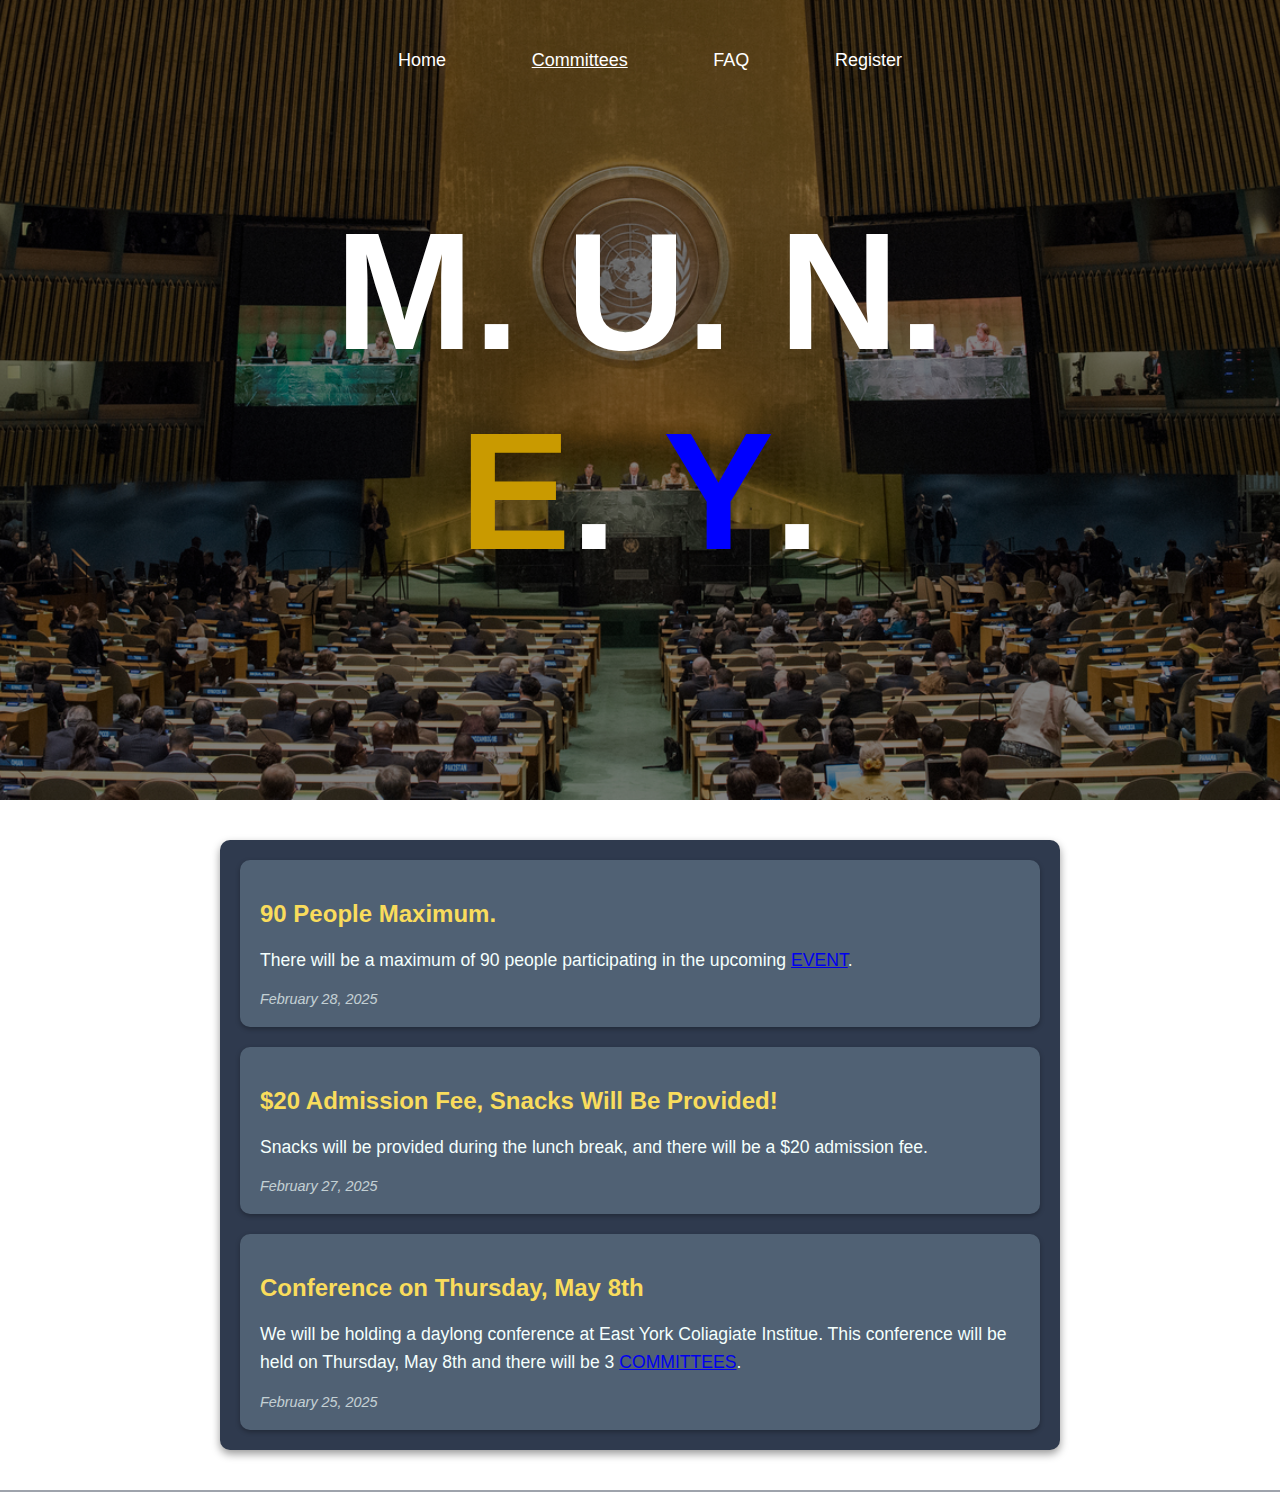
==== eyciSite/code/html/index.html @ ae28e542 "Update index.html" ====
<!DOCTYPE html>
<html>
    <head>
        <base href="https://mun-ey.github.io/">
        <link rel="stylesheet" href="eyciSite/code/css/styles.css" />
    </head>
    <body>
        <!-- Image container with relative positioning -->
        <div style="position: relative;">
            <!-- Logo image linking to the home page -->
            <a href="eyciSite/code/html/index.html" style="position: absolute; top: 20px; left: 60px; display: block; width: 90px; height: 90px; z-index: 10;">
                <img src="eyciSite/assets/MuneyLogoNoBg.png" alt="MUNey Logo" class="logo" style="width: 100%; height: 100%;">
            </a>
            
            

            <!-- Background image -->
            <div style="width: 100%; height: 800px; background: url('eyciSite/assets/bg.jpg') center/cover, rgba(0, 0, 0, 0.5); background-blend-mode: darken;"></div>

            <!-- Navbar -->
            <div class="navbar" style="position: absolute; top: 0; left: 0; width: 100%; background-color: rgba(0, 0, 0, 0); padding: 10px; text-align: center;">
                <a class="index" href="eyciSite/code/html/index.html" style="color: white; text-decoration: none;">Home</a>
                <a class="active" href="eyciSite/code/html/committees.html" style="color: white; text-decoration: none;"><u>Committees</u></a>
                <a class="news" href="eyciSite/code/html/FAQ.html" style="color: white; text-decoration: none;">FAQ</a>
                <a class="register" href="eyciSite/code/html/register.html" style="color: white; text-decoration: none;">Register</a>
            </div>

            <!-- Title positioned on top of the image -->
            <h1 class="title">
                <div class="mun-line">
                    <span data-word="Model">M</span>.
                    <span data-word="United">U</span>.
                    <span data-word="Nations">N</span>.
                </div>
                <div class="ey-line">
                    <span data-word="East" class="gold">E</span>.
                    <span data-word="York" class="blue">Y</span>.
                </div>
            </h1>


        </div>

        <div class="news-container">
            <div class="news-item">
                <h2>90 People Maximum.</h2>
                <p>There will be a maximum of 90 people participating in the upcoming <a href="eyciSite/code/html/register.html">EVENT</a>.</p>
                <span class="date">February 28, 2025</span>
            </div>
        
            <div class="news-item">
                <h2>$20 Admission Fee, Snacks Will Be Provided!</h2>
                <p>Snacks will be provided during the lunch break, and there will be a $20 admission fee.</p>
                <span class="date">February 27, 2025</span>
            </div>

            <div class="news-item">
                <h2>Conference on Thursday, May 8th</h2>
                <p>We will be holding a daylong conference at East York Coliagiate Institue. This conference will be held on Thursday, May 8th and there will be 3 <a href="eyciSite/code/html/committees.html">COMMITTEES</a>.</p>
                <span class="date">February 25, 2025</span>
            </div>
        </div>

        <!-- Horizontal line after the news section -->
        <hr style="border: 1px solid #2f3a4e77; margin: 20px 0;">

    </body>
</html>
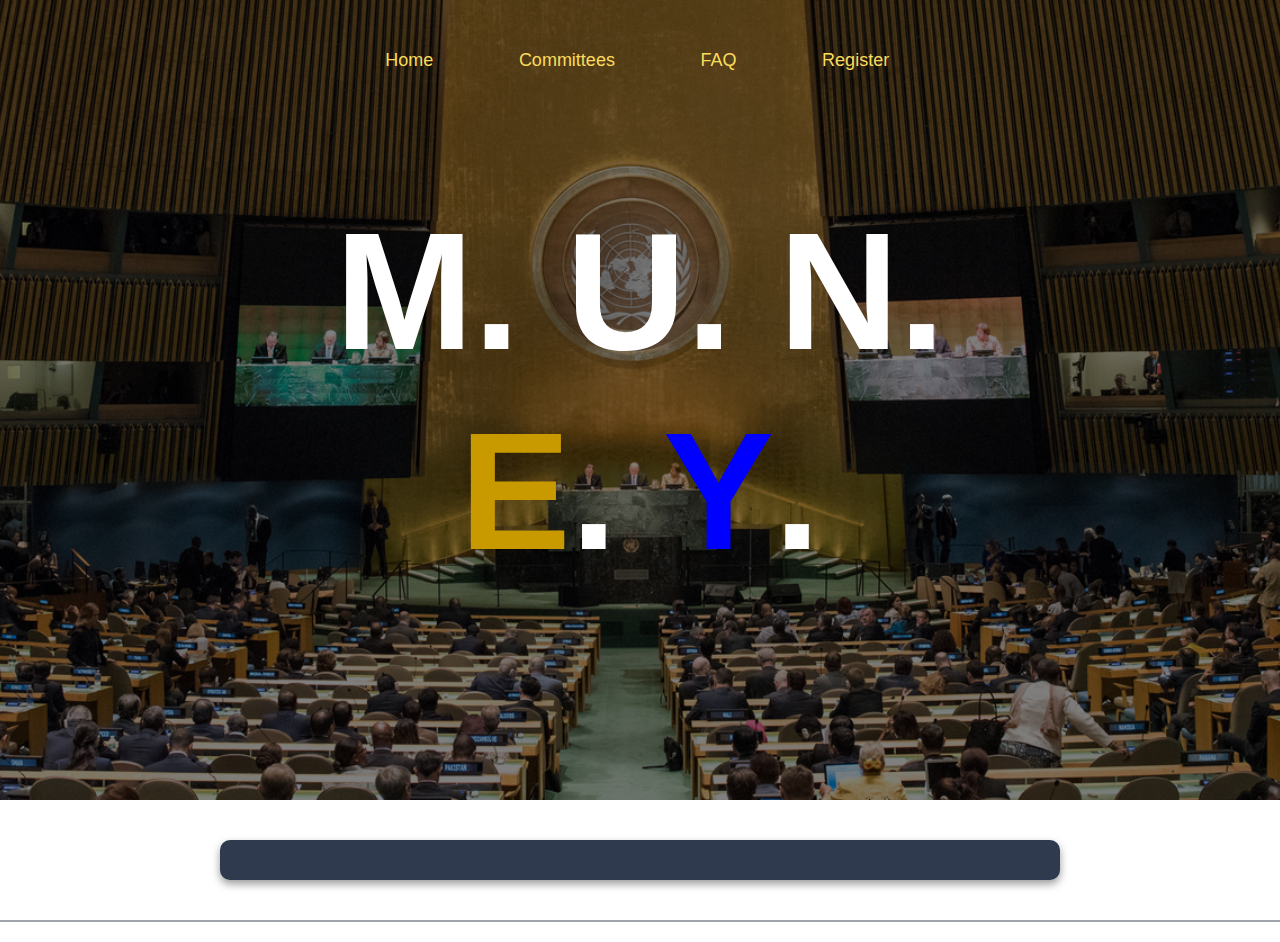
==== commit 55939a00: "Update index.html" ====
--- a/eyciSite/code/html/index.html
+++ b/eyciSite/code/html/index.html
@@ -1,68 +1,63 @@
 <!DOCTYPE html>
 <html>
-    <head>
-        <base href="https://mun-ey.github.io/">
-        <link rel="stylesheet" href="eyciSite/code/css/styles.css" />
-    </head>
-    <body>
-        <!-- Image container with relative positioning -->
-        <div style="position: relative;">
-            <!-- Logo image linking to the home page -->
-            <a href="eyciSite/code/html/index.html" style="position: absolute; top: 20px; left: 60px; display: block; width: 90px; height: 90px; z-index: 10;">
-                <img src="eyciSite/assets/MuneyLogoNoBg.png" alt="MUNey Logo" class="logo" style="width: 100%; height: 100%;">
-            </a>
+<head>
+    <base href="https://mun-ey.github.io/">
+    <link rel="stylesheet" href="eyciSite/code/css/styles.css" />
+</head>
+<body>
+    <!-- Image container with relative positioning -->
+    <div style="position: relative;">
+        <!-- Logo image linking to the home page -->
+        <a href="eyciSite/code/html/index.html" style="position: absolute; top: 20px; left: 60px; display: block; width: 90px; height: 90px; z-index: 10;">
+            <img src="eyciSite/assets/MuneyLogoNoBg.png" alt="MUNey Logo" class="logo" style="width: 100%; height: 100%;">
+        </a>
+        
+        <!-- Background image -->
+        <div style="width: 100%; height: 800px; background: url('eyciSite/assets/bg.jpg') center/cover, rgba(0, 0, 0, 0.5); background-blend-mode: darken;"></div>
+
+        <!-- Navbar -->
+        <div class="navbar" style="position: absolute; top: 0; left: 0; width: 100%; background-color: rgba(0, 0, 0, 0); padding: 10px; text-align: center;">
+            <a href="eyciSite/code/html/index.html" class="index">Home</a>
+            <a href="eyciSite/code/html/committees.html" class="active">Committees</a>
+            <a href="eyciSite/code/html/FAQ.html" class="news">FAQ</a>
+            <a href="eyciSite/code/html/register.html" class="register">Register</a>
             
-            
-
-            <!-- Background image -->
-            <div style="width: 100%; height: 800px; background: url('eyciSite/assets/bg.jpg') center/cover, rgba(0, 0, 0, 0.5); background-blend-mode: darken;"></div>
-
-            <!-- Navbar -->
-            <div class="navbar" style="position: absolute; top: 0; left: 0; width: 100%; background-color: rgba(0, 0, 0, 0); padding: 10px; text-align: center;">
-                <a class="index" href="eyciSite/code/html/index.html" style="color: white; text-decoration: none;">Home</a>
-                <a class="active" href="eyciSite/code/html/committees.html" style="color: white; text-decoration: none;"><u>Committees</u></a>
-                <a class="news" href="eyciSite/code/html/FAQ.html" style="color: white; text-decoration: none;">FAQ</a>
-                <a class="register" href="eyciSite/code/html/register.html" style="color: white; text-decoration: none;">Register</a>
-            </div>
-
-            <!-- Title positioned on top of the image -->
-            <h1 class="title">
-                <div class="mun-line">
-                    <span data-word="Model">M</span>.
-                    <span data-word="United">U</span>.
-                    <span data-word="Nations">N</span>.
-                </div>
-                <div class="ey-line">
-                    <span data-word="East" class="gold">E</span>.
-                    <span data-word="York" class="blue">Y</span>.
-                </div>
-            </h1>
-
-
-        </div>
-
-        <div class="news-container">
-            <div class="news-item">
-                <h2>90 People Maximum.</h2>
-                <p>There will be a maximum of 90 people participating in the upcoming <a href="eyciSite/code/html/register.html">EVENT</a>.</p>
-                <span class="date">February 28, 2025</span>
-            </div>
-        
-            <div class="news-item">
-                <h2>$20 Admission Fee, Snacks Will Be Provided!</h2>
-                <p>Snacks will be provided during the lunch break, and there will be a $20 admission fee.</p>
-                <span class="date">February 27, 2025</span>
-            </div>
-
-            <div class="news-item">
-                <h2>Conference on Thursday, May 8th</h2>
-                <p>We will be holding a daylong conference at East York Coliagiate Institue. This conference will be held on Thursday, May 8th and there will be 3 <a href="eyciSite/code/html/committees.html">COMMITTEES</a>.</p>
-                <span class="date">February 25, 2025</span>
+            <!-- Hamburger icon for mobile -->
+            <div class="hamburger" onclick="toggleNavbar()">
+                <span class="bar"></span>
+                <span class="bar"></span>
+                <span class="bar"></span>
             </div>
         </div>
 
-        <!-- Horizontal line after the news section -->
-        <hr style="border: 1px solid #2f3a4e77; margin: 20px 0;">
+        <!-- Title positioned on top of the image -->
+        <h1 class="title">
+            <div class="mun-line">
+                <span data-word="Model">M</span>.
+                <span data-word="United">U</span>.
+                <span data-word="Nations">N</span>.
+            </div>
+            <div class="ey-line">
+                <span data-word="East" class="gold">E</span>.
+                <span data-word="York" class="blue">Y</span>.
+            </div>
+        </h1>
+    </div>
 
-    </body>
+    <!-- News Section -->
+    <div class="news-container">
+        <!-- Your news items here -->
+    </div>
+
+    <!-- Horizontal line after the news section -->
+    <hr style="border: 1px solid #2f3a4e77; margin: 20px 0;">
+
+    <script>
+        // JavaScript function to toggle the navbar
+        function toggleNavbar() {
+            const navbar = document.querySelector('.navbar');
+            navbar.classList.toggle('active');
+        }
+    </script>
+</body>
 </html>
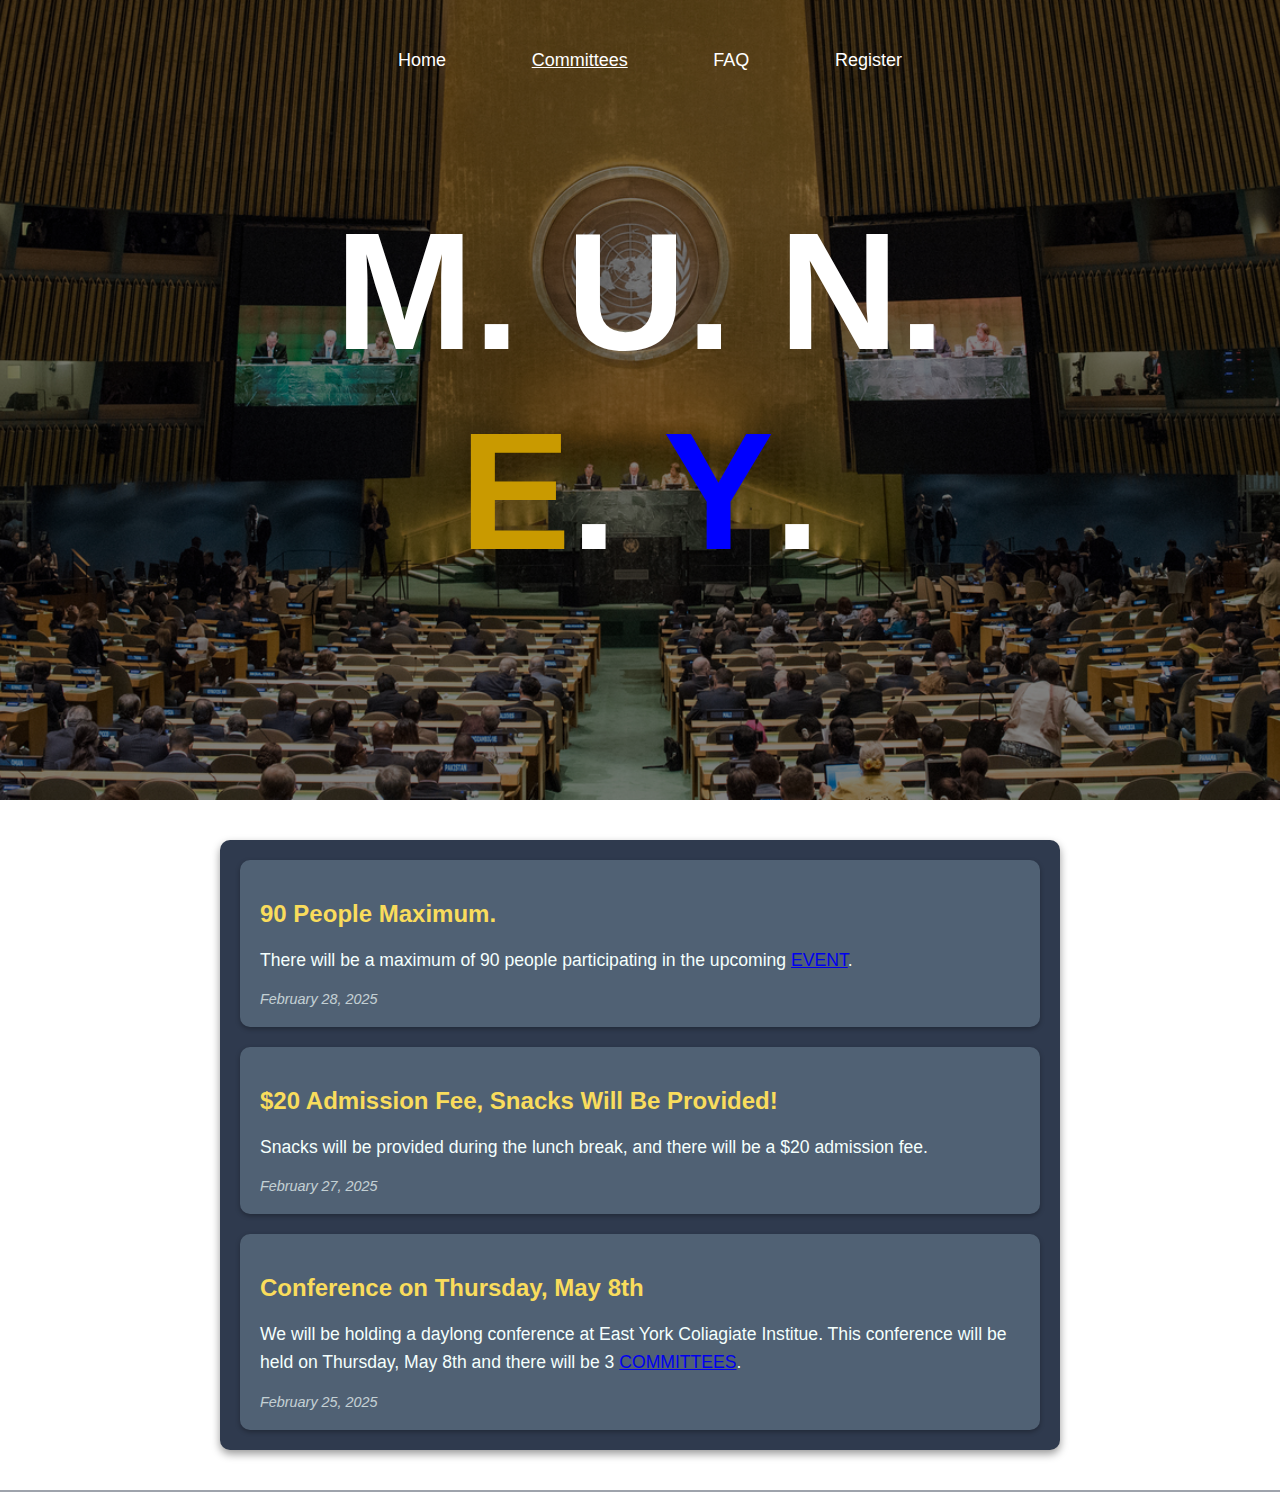
==== commit ed50c648: "Update index.html" ====
--- a/eyciSite/code/html/index.html
+++ b/eyciSite/code/html/index.html
@@ -1,63 +1,68 @@
 <!DOCTYPE html>
 <html>
-<head>
-    <base href="https://mun-ey.github.io/">
-    <link rel="stylesheet" href="eyciSite/code/css/styles.css" />
-</head>
-<body>
-    <!-- Image container with relative positioning -->
-    <div style="position: relative;">
-        <!-- Logo image linking to the home page -->
-        <a href="eyciSite/code/html/index.html" style="position: absolute; top: 20px; left: 60px; display: block; width: 90px; height: 90px; z-index: 10;">
-            <img src="eyciSite/assets/MuneyLogoNoBg.png" alt="MUNey Logo" class="logo" style="width: 100%; height: 100%;">
-        </a>
+    <head>
+        <base href="https://mun-ey.github.io/">
+        <link rel="stylesheet" href="eyciSite/code/css/styles.css" />
+    </head>
+    <body>
+        <!-- Image container with relative positioning -->
+        <div style="position: relative;">
+            <!-- Logo image linking to the home page -->
+            <a href="eyciSite/code/html/index.html" style="position: absolute; top: 20px; left: 60px; display: block; width: 90px; height: 90px; z-index: 10;">
+                <img src="eyciSite/assets/MuneyLogoNoBg.png" alt="MUNey Logo" class="logo" style="width: 100%; height: 100%;">
+            </a>
+            
+            
+
+            <!-- Background image -->
+            <div style="width: 100%; height: 800px; background: url('eyciSite/assets/bg.jpg') center/cover, rgba(0, 0, 0, 0.5); background-blend-mode: darken;"></div>
+
+            <!-- Navbar -->
+            <div class="navbar" style="position: absolute; top: 0; left: 0; width: 100%; background-color: rgba(0, 0, 0, 0); padding: 10px; text-align: center;">
+                <a class="index" href="eyciSite/code/html/index.html" style="color: white; text-decoration: none;">Home</a>
+                <a class="active" href="eyciSite/code/html/committees.html" style="color: white; text-decoration: none;"><u>Committees</u></a>
+                <a class="news" href="eyciSite/code/html/FAQ.html" style="color: white; text-decoration: none;">FAQ</a>
+                <a class="register" href="eyciSite/code/html/register.html" style="color: white; text-decoration: none;">Register</a>
+            </div>
+
+            <!-- Title positioned on top of the image -->
+            <h1 class="title">
+                <div class="mun-line">
+                    <span data-word="Model">M</span>.
+                    <span data-word="United">U</span>.
+                    <span data-word="Nations">N</span>.
+                </div>
+                <div class="ey-line">
+                    <span data-word="East" class="gold">E</span>.
+                    <span data-word="York" class="blue">Y</span>.
+                </div>
+            </h1>
+
+
+        </div>
+
+        <div class="news-container">
+            <div class="news-item">
+                <h2>90 People Maximum.</h2>
+                <p>There will be a maximum of 90 people participating in the upcoming <a href="eyciSite/code/html/register.html">EVENT</a>.</p>
+                <span class="date">February 28, 2025</span>
+            </div>
         
-        <!-- Background image -->
-        <div style="width: 100%; height: 800px; background: url('eyciSite/assets/bg.jpg') center/cover, rgba(0, 0, 0, 0.5); background-blend-mode: darken;"></div>
+            <div class="news-item">
+                <h2>$20 Admission Fee, Snacks Will Be Provided!</h2>
+                <p>Snacks will be provided during the lunch break, and there will be a $20 admission fee.</p>
+                <span class="date">February 27, 2025</span>
+            </div>
 
-        <!-- Navbar -->
-        <div class="navbar" style="position: absolute; top: 0; left: 0; width: 100%; background-color: rgba(0, 0, 0, 0); padding: 10px; text-align: center;">
-            <a href="eyciSite/code/html/index.html" class="index">Home</a>
-            <a href="eyciSite/code/html/committees.html" class="active">Committees</a>
-            <a href="eyciSite/code/html/FAQ.html" class="news">FAQ</a>
-            <a href="eyciSite/code/html/register.html" class="register">Register</a>
-            
-            <!-- Hamburger icon for mobile -->
-            <div class="hamburger" onclick="toggleNavbar()">
-                <span class="bar"></span>
-                <span class="bar"></span>
-                <span class="bar"></span>
+            <div class="news-item">
+                <h2>Conference on Thursday, May 8th</h2>
+                <p>We will be holding a daylong conference at East York Coliagiate Institue. This conference will be held on Thursday, May 8th and there will be 3 <a href="eyciSite/code/html/committees.html">COMMITTEES</a>.</p>
+                <span class="date">February 25, 2025</span>
             </div>
         </div>
 
-        <!-- Title positioned on top of the image -->
-        <h1 class="title">
-            <div class="mun-line">
-                <span data-word="Model">M</span>.
-                <span data-word="United">U</span>.
-                <span data-word="Nations">N</span>.
-            </div>
-            <div class="ey-line">
-                <span data-word="East" class="gold">E</span>.
-                <span data-word="York" class="blue">Y</span>.
-            </div>
-        </h1>
-    </div>
+        <!-- Horizontal line after the news section -->
+        <hr style="border: 1px solid #2f3a4e77; margin: 20px 0;">
 
-    <!-- News Section -->
-    <div class="news-container">
-        <!-- Your news items here -->
-    </div>
-
-    <!-- Horizontal line after the news section -->
-    <hr style="border: 1px solid #2f3a4e77; margin: 20px 0;">
-
-    <script>
-        // JavaScript function to toggle the navbar
-        function toggleNavbar() {
-            const navbar = document.querySelector('.navbar');
-            navbar.classList.toggle('active');
-        }
-    </script>
-</body>
+    </body>
 </html>
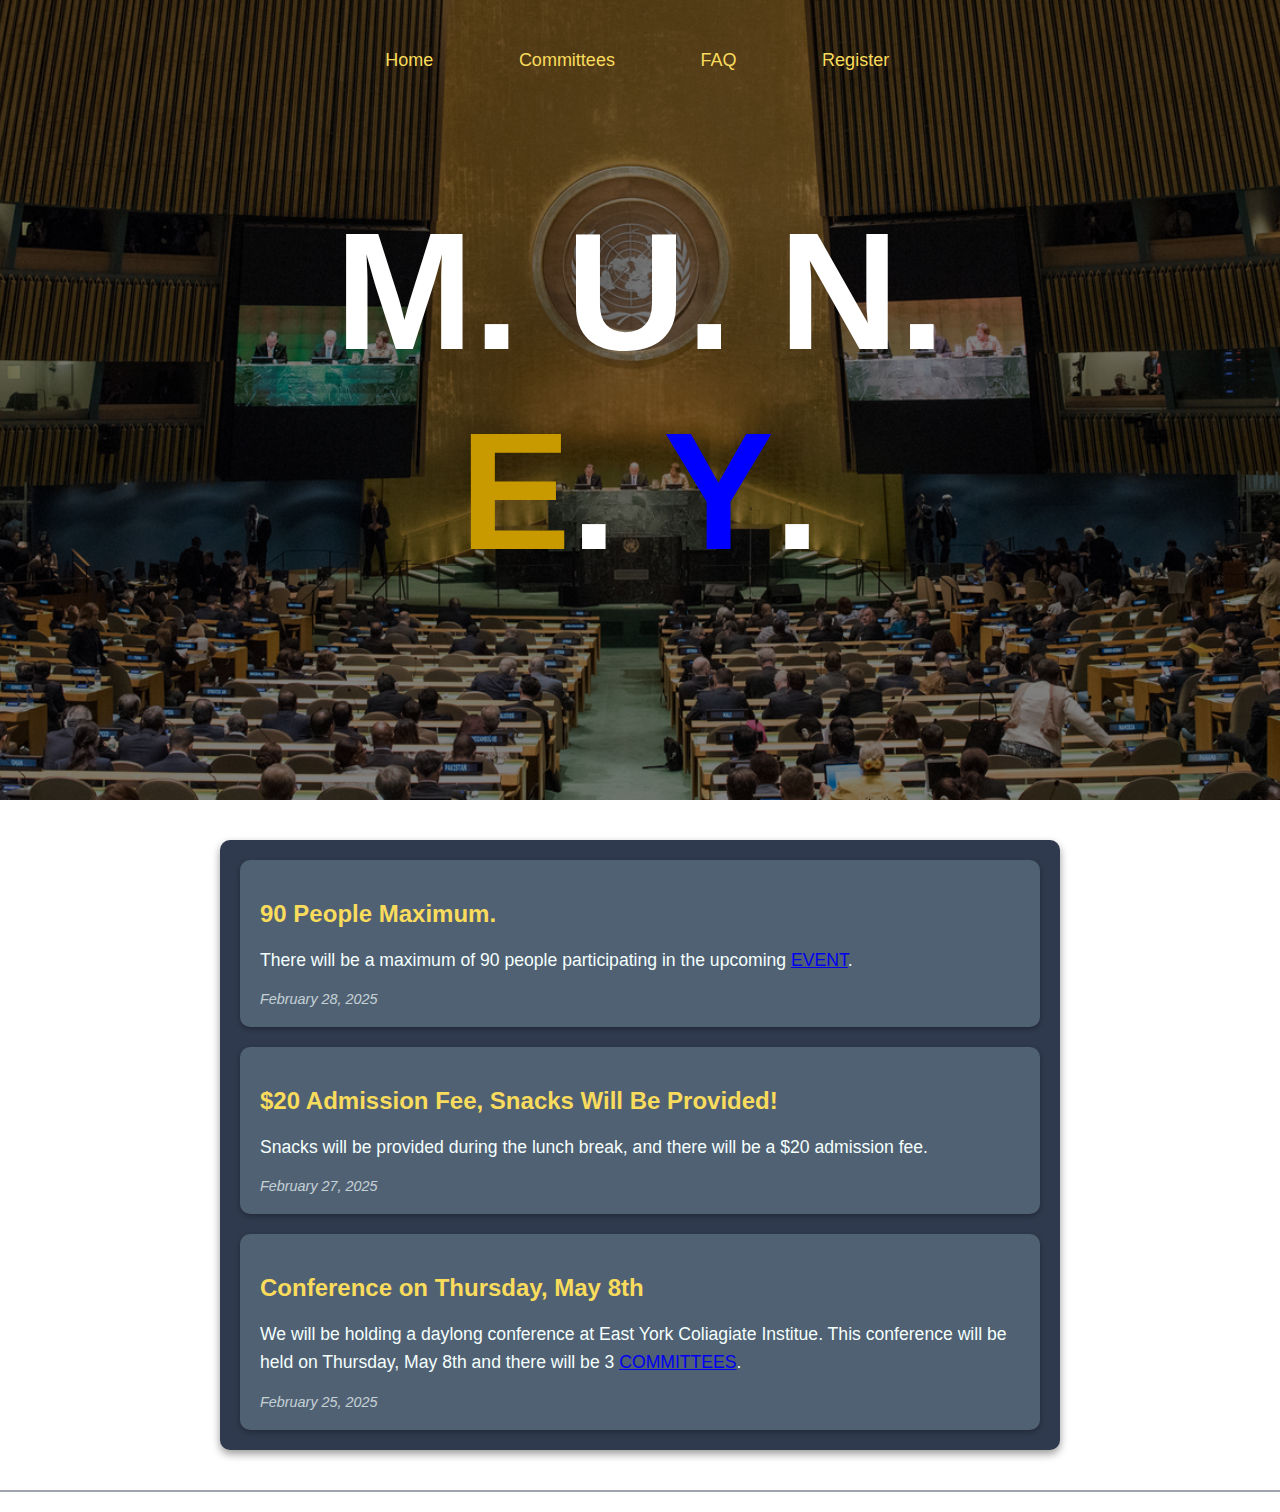
==== commit 9634c2d0: "Update index.html" ====
--- a/eyciSite/code/html/index.html
+++ b/eyciSite/code/html/index.html
@@ -19,10 +19,18 @@
 
             <!-- Navbar -->
             <div class="navbar" style="position: absolute; top: 0; left: 0; width: 100%; background-color: rgba(0, 0, 0, 0); padding: 10px; text-align: center;">
-                <a class="index" href="eyciSite/code/html/index.html" style="color: white; text-decoration: none;">Home</a>
-                <a class="active" href="eyciSite/code/html/committees.html" style="color: white; text-decoration: none;"><u>Committees</u></a>
-                <a class="news" href="eyciSite/code/html/FAQ.html" style="color: white; text-decoration: none;">FAQ</a>
-                <a class="register" href="eyciSite/code/html/register.html" style="color: white; text-decoration: none;">Register</a>
+                <!-- Navbar links (visible on desktop) -->
+                <a href="eyciSite/code/html/index.html" class="index">Home</a>
+                <a href="eyciSite/code/html/committees.html" class="active">Committees</a>
+                <a href="eyciSite/code/html/FAQ.html" class="news">FAQ</a>
+                <a href="eyciSite/code/html/register.html" class="register">Register</a>
+                
+                <!-- Hamburger icon for mobile -->
+                <div class="hamburger" onclick="toggleNavbar()">
+                    <span class="bar"></span>
+                    <span class="bar"></span>
+                    <span class="bar"></span>
+                </div>
             </div>
 
             <!-- Title positioned on top of the image -->
@@ -66,3 +74,12 @@
 
     </body>
 </html>
+
+<script>
+    // JavaScript function to toggle the navbar visibility
+    function toggleNavbar() {
+        const navbar = document.querySelector('.navbar');
+        navbar.classList.toggle('active');
+    }
+</script>
+
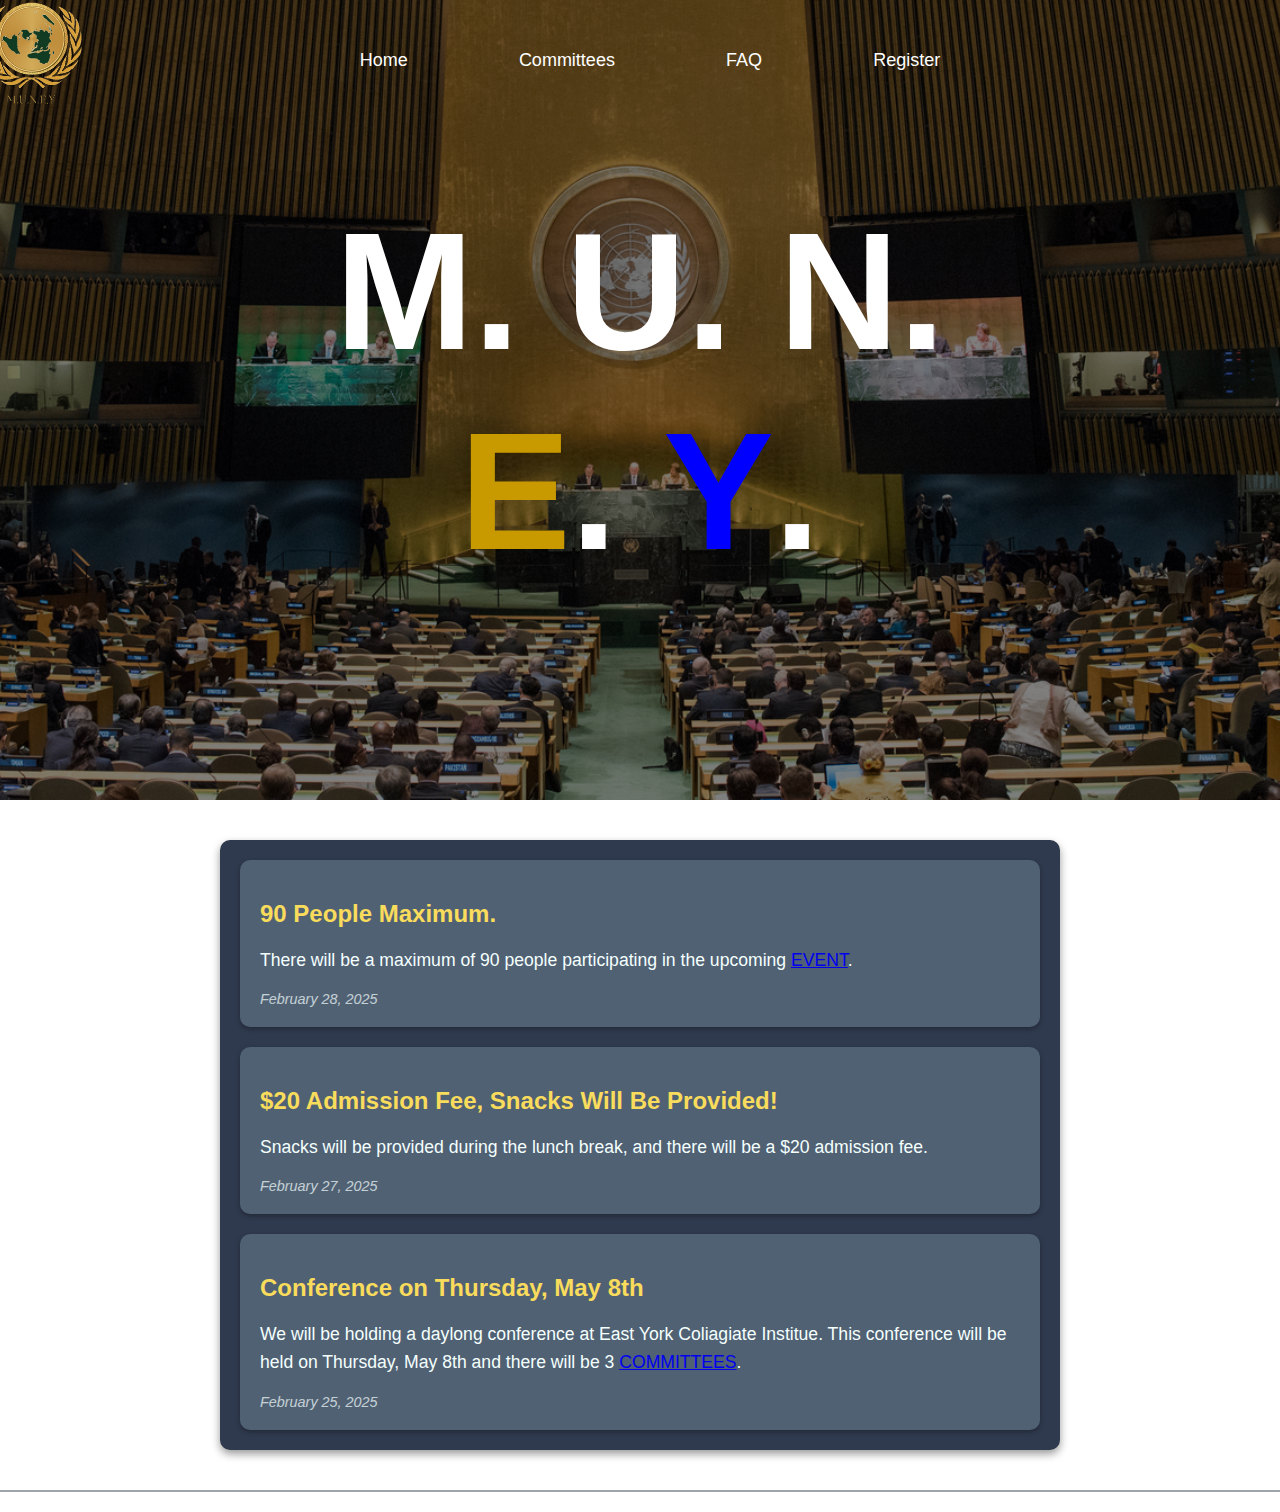
==== commit 70595824: "Update index.html" ====
--- a/eyciSite/code/html/index.html
+++ b/eyciSite/code/html/index.html
@@ -8,8 +8,8 @@
         <!-- Image container with relative positioning -->
         <div style="position: relative;">
             <!-- Logo image linking to the home page -->
-            <a href="eyciSite/code/html/index.html" style="position: absolute; top: 20px; left: 60px; display: block; width: 90px; height: 90px; z-index: 10;">
-                <img src="eyciSite/assets/MuneyLogoNoBg.png" alt="MUNey Logo" class="logo" style="width: 100%; height: 100%;">
+            <a href="eyciSite/code/html/index.html">
+                <img src="eyciSite/assets/MuneyLogoNoBg.png" alt="MUNey Logo" class="logo">
             </a>
             
             
@@ -20,9 +20,12 @@
             <!-- Navbar -->
             <div class="navbar" style="position: absolute; top: 0; left: 0; width: 100%; background-color: rgba(0, 0, 0, 0); padding: 10px; text-align: center;">
                 <!-- Navbar links (visible on desktop) -->
-                <a href="eyciSite/code/html/index.html" class="index">Home</a>
-                <a href="eyciSite/code/html/committees.html" class="active">Committees</a>
+                <a href="eyciSite/code/html/index.html" class="active">Home</a>
+                
+                <a href="eyciSite/code/html/committees.html" class="committees">Committees</a>
+                
                 <a href="eyciSite/code/html/FAQ.html" class="news">FAQ</a>
+                
                 <a href="eyciSite/code/html/register.html" class="register">Register</a>
                 
                 <!-- Hamburger icon for mobile -->
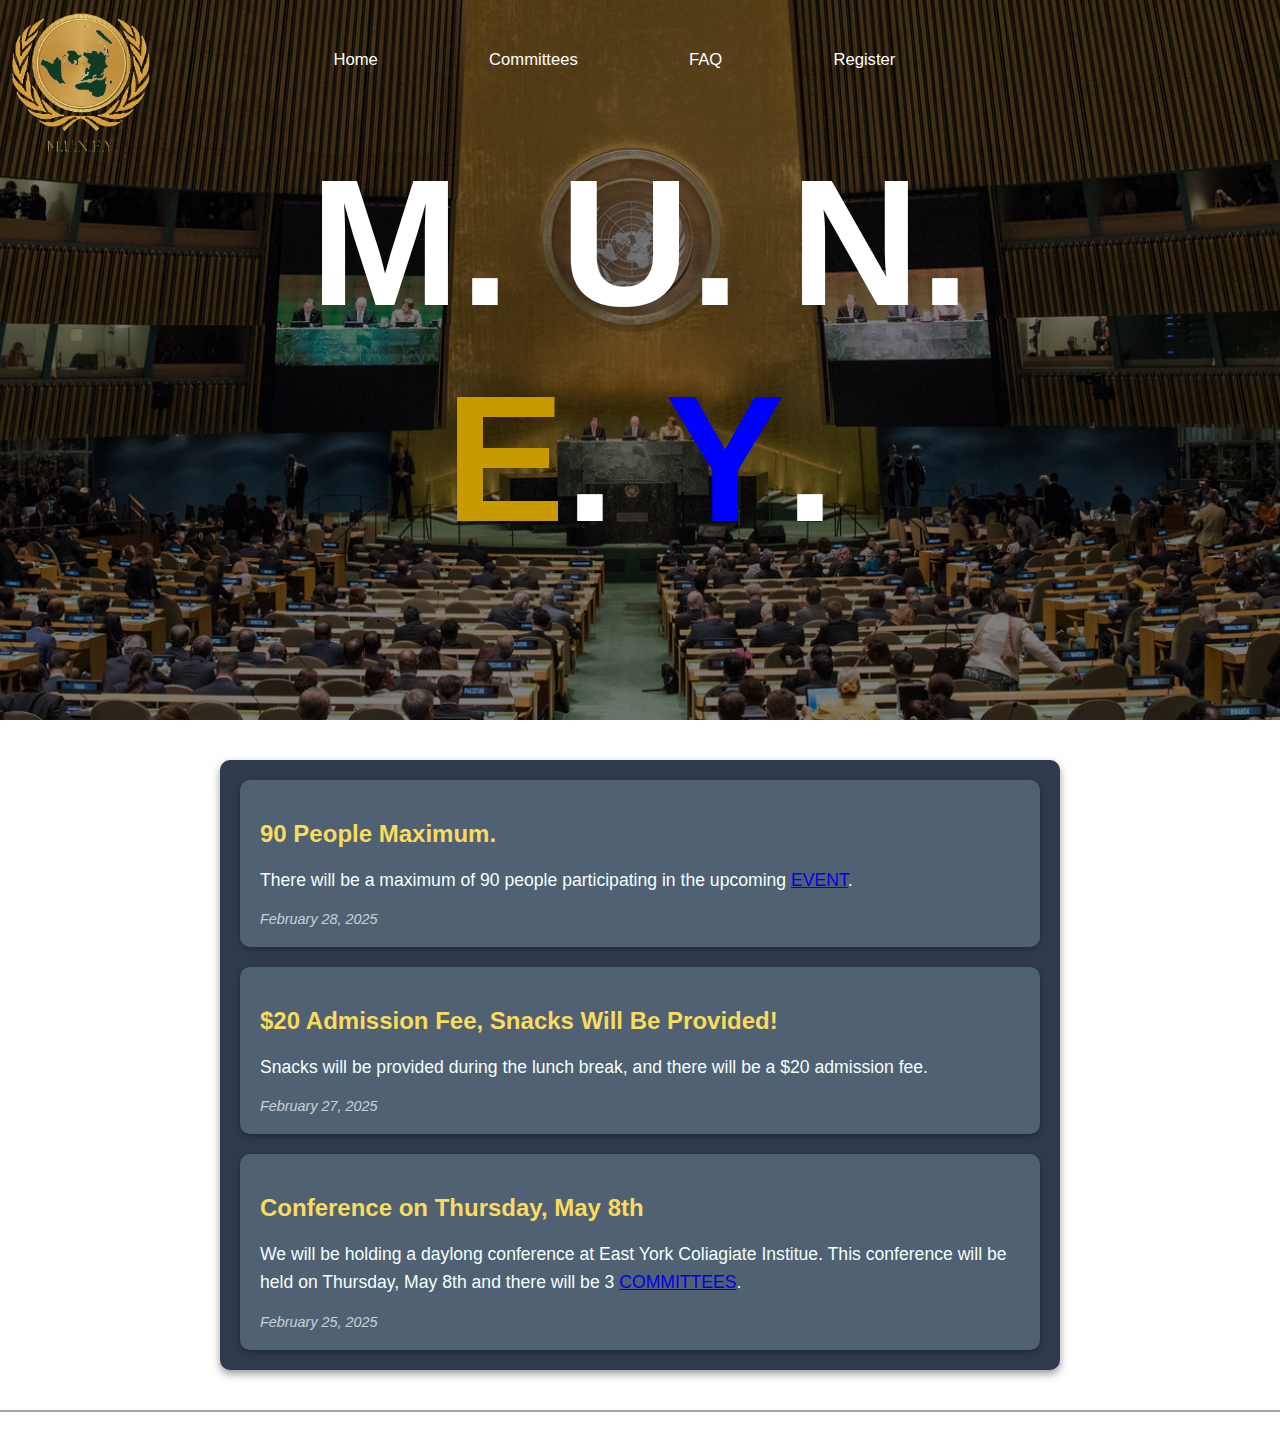
==== commit f092bf67: "changed some sizing for mobile" ====
--- a/eyciSite/code/html/index.html
+++ b/eyciSite/code/html/index.html
@@ -1,7 +1,7 @@
 <!DOCTYPE html>
 <html>
     <head>
-        <base href="https://mun-ey.github.io/">
+        <base href="/">
         <link rel="stylesheet" href="eyciSite/code/css/styles.css" />
     </head>
     <body>
@@ -15,10 +15,11 @@
             
 
             <!-- Background image -->
-            <div style="width: 100%; height: 800px; background: url('eyciSite/assets/bg.jpg') center/cover, rgba(0, 0, 0, 0.5); background-blend-mode: darken;"></div>
+            <div class="background-image" style="background: url('eyciSite/assets/bg.jpg') center/cover, rgba(0, 0, 0, 0.5); background-blend-mode: darken;"></div>
+
 
             <!-- Navbar -->
-            <div class="navbar" style="position: absolute; top: 0; left: 0; width: 100%; background-color: rgba(0, 0, 0, 0); padding: 10px; text-align: center;">
+            <div class="navbar">
                 <!-- Navbar links (visible on desktop) -->
                 <a href="eyciSite/code/html/index.html" class="active">Home</a>
                 
@@ -78,11 +79,5 @@
     </body>
 </html>
 
-<script>
-    // JavaScript function to toggle the navbar visibility
-    function toggleNavbar() {
-        const navbar = document.querySelector('.navbar');
-        navbar.classList.toggle('active');
-    }
-</script>
+<script type="text/javascript" src="eyciSite/code/javascript/index.js">
 
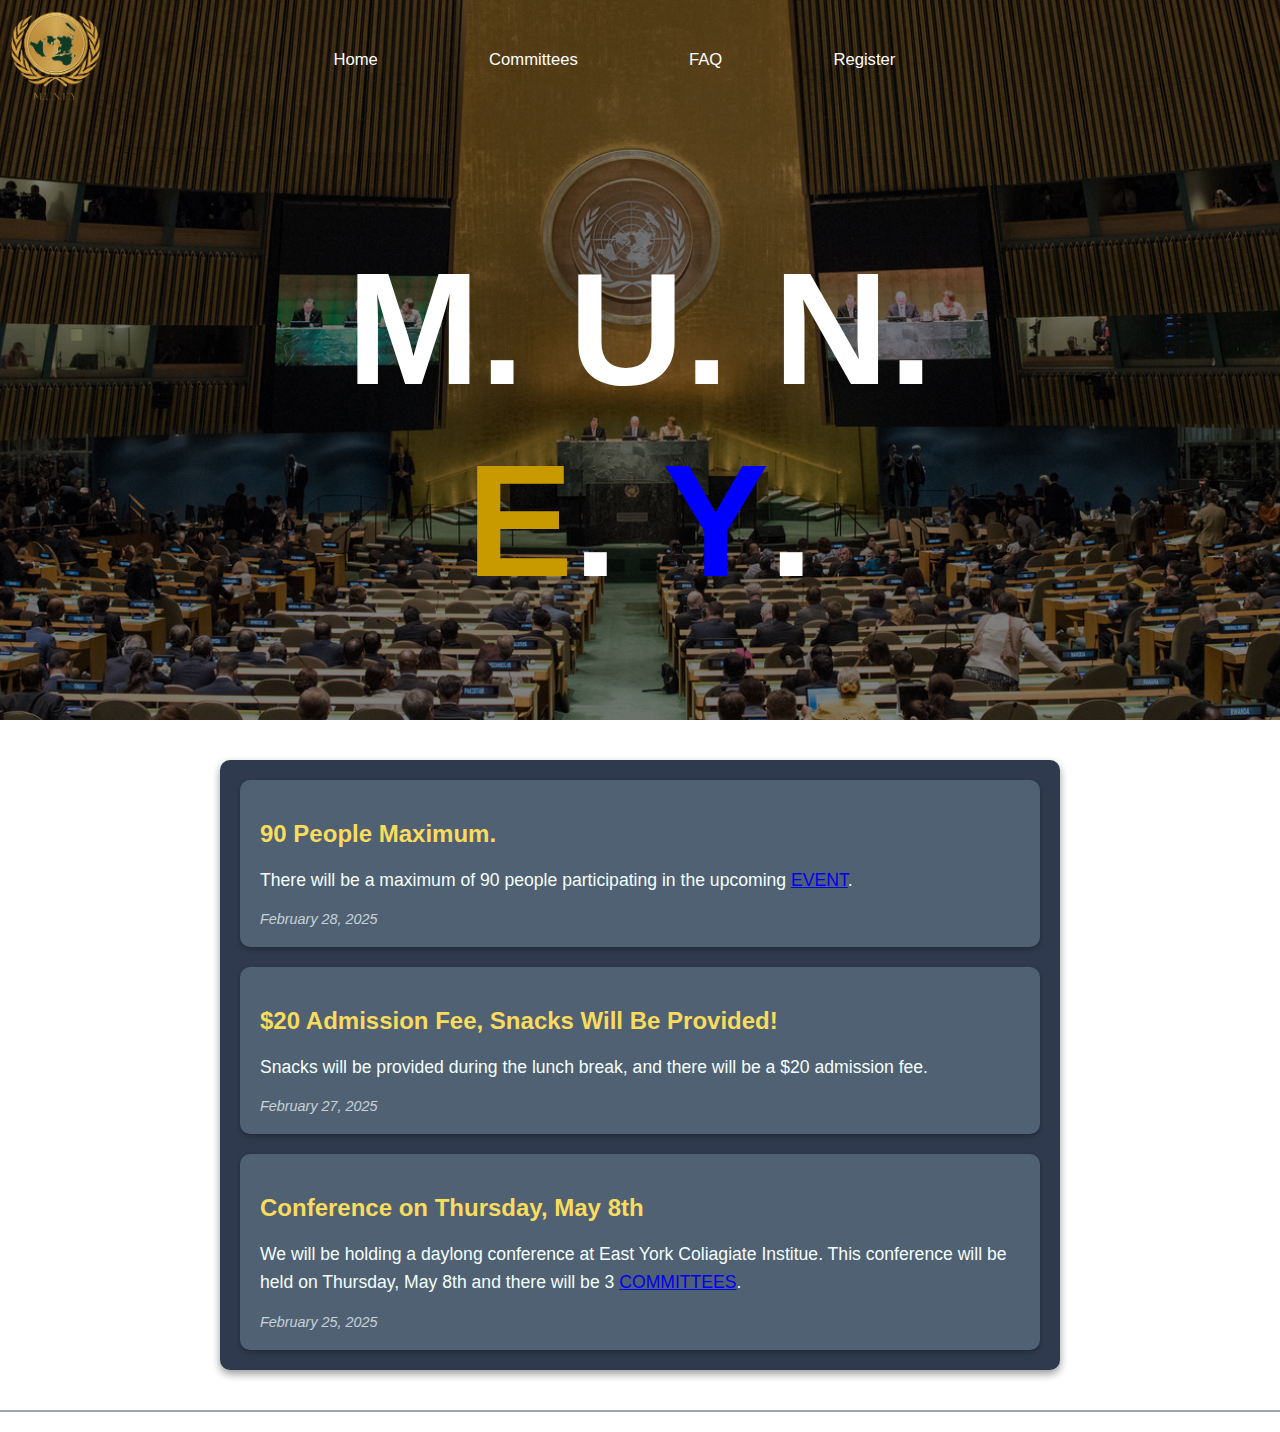
==== commit 64a93d35: "fixed sizing for everything. do better noah. smh..." ====
--- a/eyciSite/code/html/index.html
+++ b/eyciSite/code/html/index.html
@@ -1,8 +1,9 @@
 <!DOCTYPE html>
 <html>
     <head>
+        <meta name="viewport" content="width=device-width, initial-scale=1">
         <base href="/">
-        <link rel="stylesheet" href="eyciSite/code/css/styles.css" />
+        <link rel="stylesheet" href="eyciSite/code/css/index.css" />
     </head>
     <body>
         <!-- Image container with relative positioning -->
@@ -76,8 +77,8 @@
         <!-- Horizontal line after the news section -->
         <hr style="border: 1px solid #2f3a4e77; margin: 20px 0;">
 
+
+        <script type="text/javascript" src="eyciSite/code/javascript/index.js"></script>
     </body>
 </html>
 
-<script type="text/javascript" src="eyciSite/code/javascript/index.js">
-
